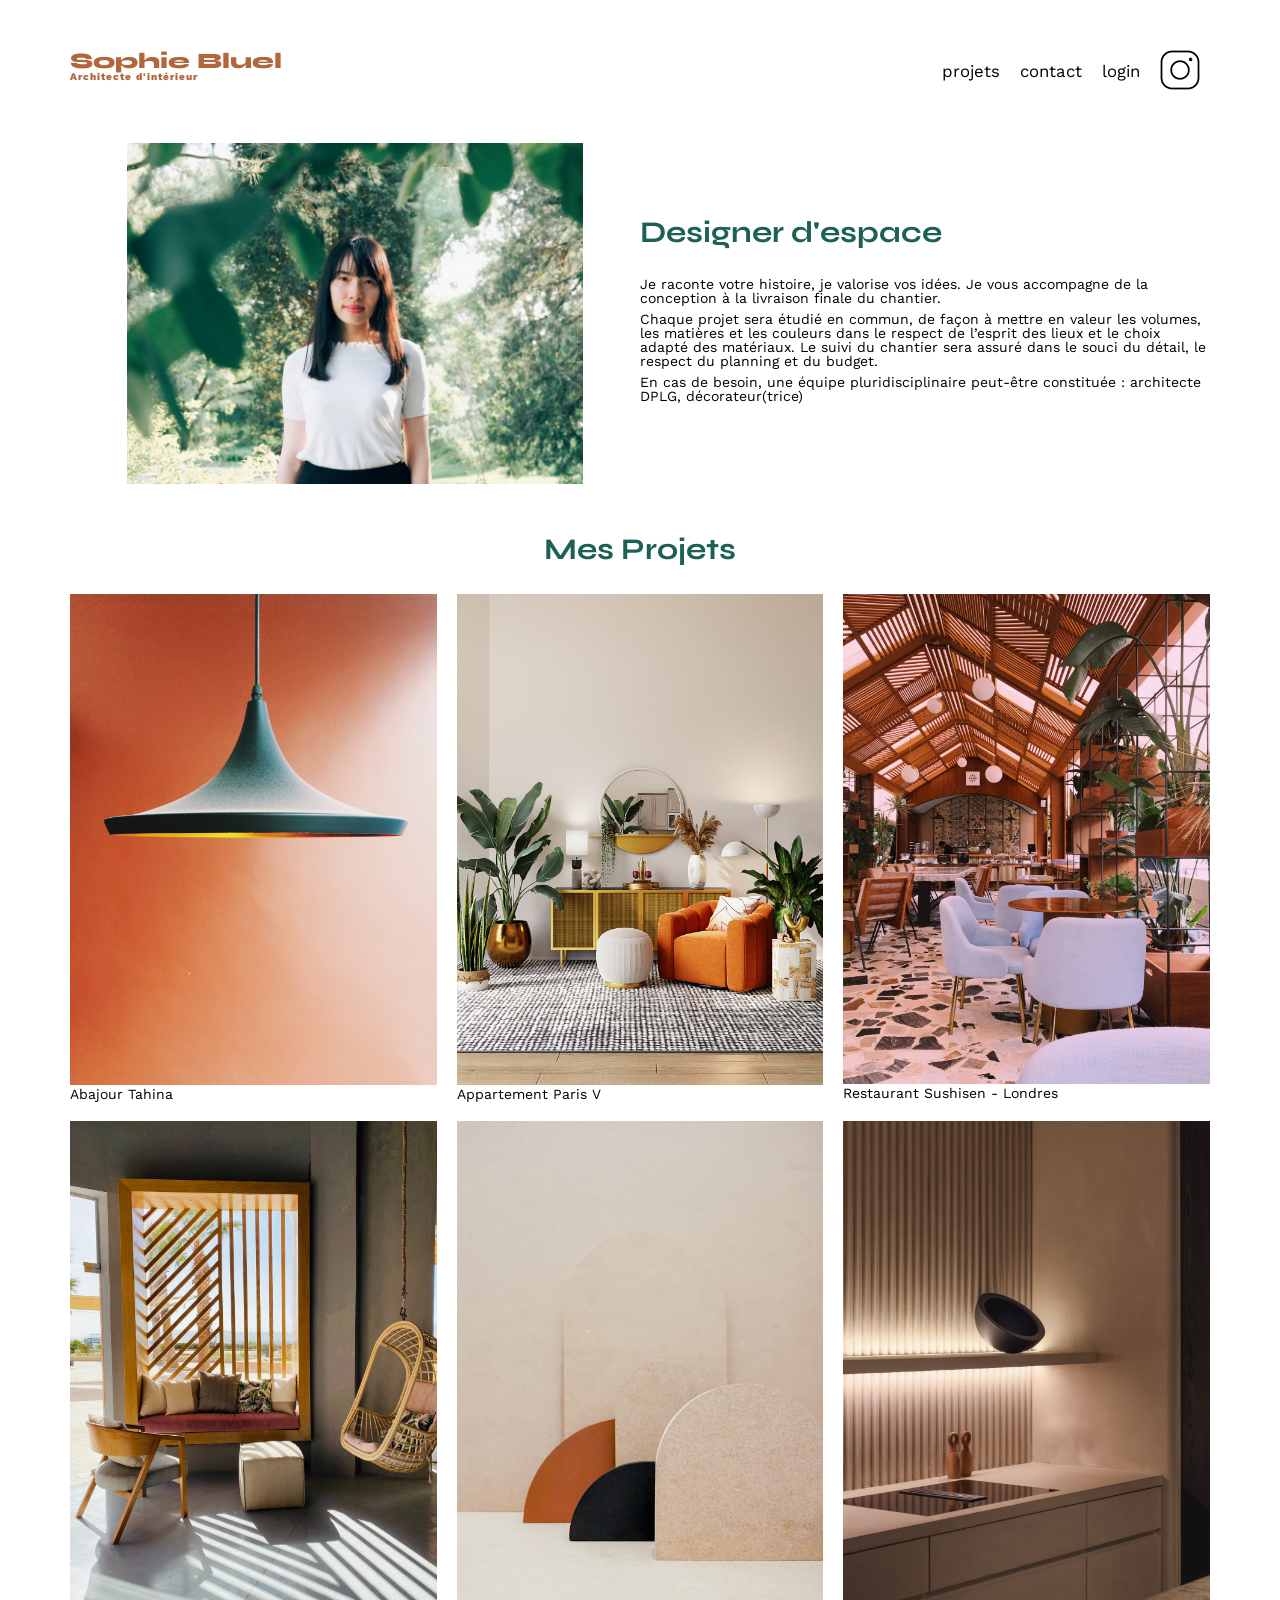
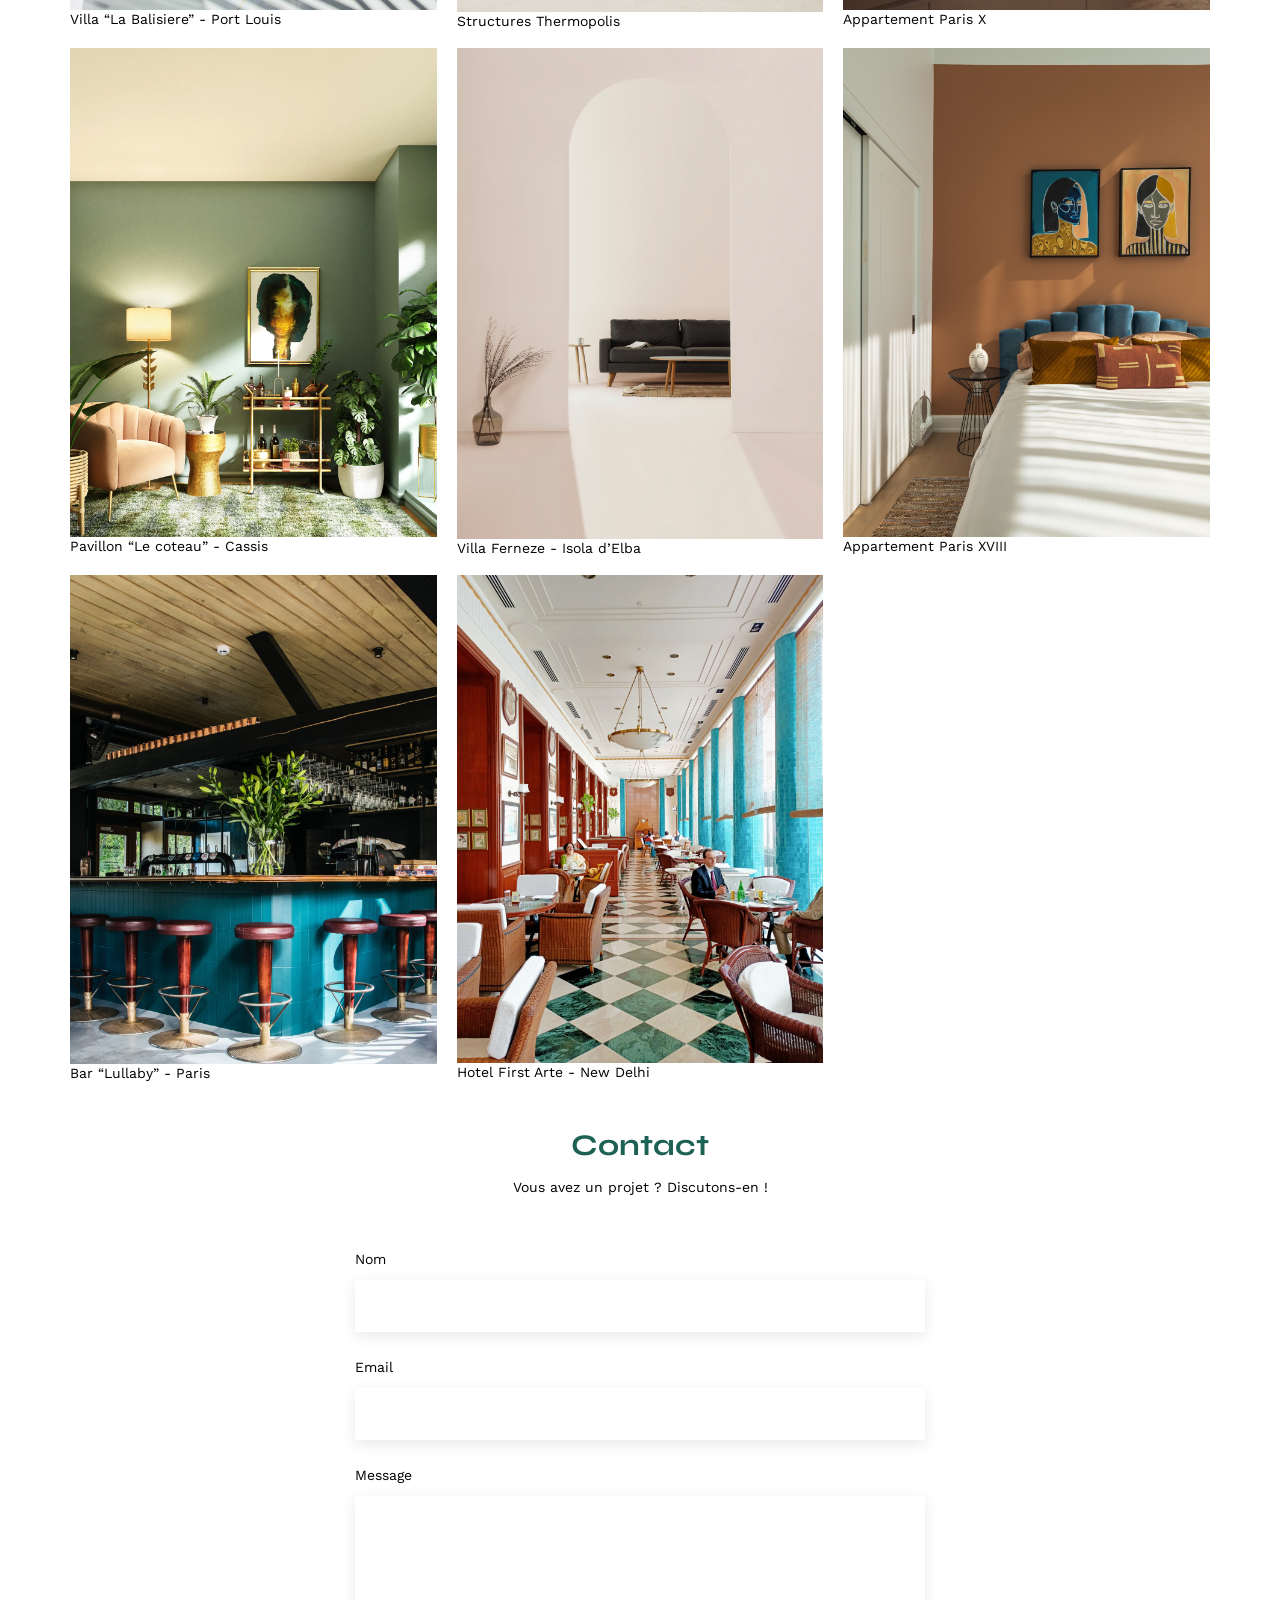
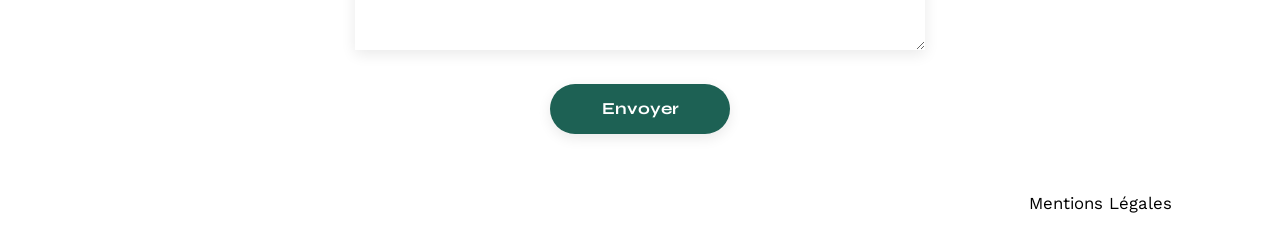
==== FrontEnd/index.html @ 756d7e1a "Initial commit" ====
<!DOCTYPE html>
<html lang="fr">
<head>
	<meta charset="UTF-8">
	<title>Sophie Bluel - Architecte d'intérieur</title>
	<meta name="viewport" content="width=device-width, initial-scale=1.0">
	<link rel="preconnect" href="https://fonts.googleapis.com">
	<link rel="preconnect" href="https://fonts.gstatic.com" crossorigin>
	<link href="https://fonts.googleapis.com/css2?family=Syne:wght@700;800&family=Work+Sans&display=swap" rel="stylesheet">
	<meta name="description" content="">
	<link rel="stylesheet" href="./assets/style.css">
</head>
<body>
<header>
	<h1>Sophie Bluel <span>Architecte d'intérieur</span></h1>
	<nav>
		<ul>
			<li>projets</li>
			<li>contact</li>
			<li>login</li>
			<li><img src="./assets/icons/instagram.png" alt="Instagram"></li>
		</ul>
	</nav>
</header>
<main>
	<section id="introduction">
		<figure>
			<img src="./assets/images/sophie-bluel.png" alt="">
		</figure>
		<article>
			<h2>Designer d'espace</h2>
			<p>Je raconte votre histoire, je valorise vos idées. Je vous accompagne de la conception à la livraison finale du chantier.</p>
			<p>Chaque projet sera étudié en commun, de façon à mettre en valeur les volumes, les matières et les couleurs dans le respect de l’esprit des lieux et le choix adapté des matériaux. Le suivi du chantier sera assuré dans le souci du détail, le respect du planning et du budget.</p>
			<p>En cas de besoin, une équipe pluridisciplinaire peut-être constituée : architecte DPLG, décorateur(trice)</p>
		</article>
	</section>
	<section id="portfolio">
		<h2>Mes Projets</h2>
		<div class="gallery">
			<figure>
				<img src="assets/images/abajour-tahina.png" alt="Abajour Tahina">
				<figcaption>Abajour Tahina</figcaption>
			</figure>
			<figure>
				<img src="assets/images/appartement-paris-v.png" alt="Appartement Paris V">
				<figcaption>Appartement Paris V</figcaption>
			</figure>
			<figure>
				<img src="assets/images/restaurant-sushisen-londres.png" alt="Restaurant Sushisen - Londres">
				<figcaption>Restaurant Sushisen - Londres</figcaption>
			</figure>
			<figure>
				<img src="assets/images/la-balisiere.png" alt="Villa “La Balisiere” - Port Louis">
				<figcaption>Villa “La Balisiere” - Port Louis</figcaption>
			</figure>
			<figure>
				<img src="assets/images/structures-thermopolis.png" alt="Structures Thermopolis">
				<figcaption>Structures Thermopolis</figcaption>
			</figure>
			<figure>
				<img src="assets/images/appartement-paris-x.png" alt="Appartement Paris X">
				<figcaption>Appartement Paris X</figcaption>
			</figure>
			<figure>
				<img src="assets/images/le-coteau-cassis.png" alt="Pavillon “Le coteau” - Cassis">
				<figcaption>Pavillon “Le coteau” - Cassis</figcaption>
			</figure>
			<figure>
				<img src="assets/images/villa-ferneze.png" alt="Villa Ferneze - Isola d’Elba">
				<figcaption>Villa Ferneze - Isola d’Elba</figcaption>
			</figure>
			<figure>
				<img src="assets/images/appartement-paris-xviii.png" alt="Appartement Paris XVIII">
				<figcaption>Appartement Paris XVIII</figcaption>
			</figure>
			<figure>
				<img src="assets/images/bar-lullaby-paris.png" alt="Bar “Lullaby” - Paris">
				<figcaption>Bar “Lullaby” - Paris</figcaption>
			</figure>
			<figure>
				<img src="assets/images/hotel-first-arte-new-delhi.png" alt="Hotel First Arte - New Delhi">
				<figcaption>Hotel First Arte - New Delhi</figcaption>
			</figure>
		</div>
	</section>
	<section id="contact">
		<h2>Contact</h2>
		<p>Vous avez un projet ? Discutons-en !</p>
		<form action="#" method="post">
			<label for="name">Nom</label>
			<input type="text" name="name" id="name">
			<label for="email">Email</label>
			<input type="email" name="email" id="email">
			<label for="message">Message</label>
			<textarea name="message" id="message" cols="30" rows="10"></textarea>
			<input type="submit" value="Envoyer">
		</form>
	</section>
</main>

<footer>
	<nav>
		<ul>
			<li>Mentions Légales</li>
		</ul>
	</nav>
</footer>
</body>
</html>
---- FrontEnd/assets/style.css ----
/* http://meyerweb.com/eric/tools/css/reset/
   v2.0 | 20110126
   License: none (public domain)
*/

html, body, div, span, applet, object, iframe,
h1, h2, h3, h4, h5, h6, p, blockquote, pre,
a, abbr, acronym, address, big, cite, code,
del, dfn, em, img, ins, kbd, q, s, samp,
small, strike, strong, sub, sup, tt, var,
b, u, i, center,
dl, dt, dd, ol, ul, li,
fieldset, form, label, legend,
table, caption, tbody, tfoot, thead, tr, th, td,
article, aside, canvas, details, embed,
figure, figcaption, footer, header, hgroup,
menu, nav, output, ruby, section, summary,
time, mark, audio, video {
	margin: 0;
	padding: 0;
	border: 0;
	font-size: 100%;
	font: inherit;
	vertical-align: baseline;
}
/* HTML5 display-role reset for older browsers */
article, aside, details, figcaption, figure,
footer, header, hgroup, menu, nav, section {
	display: block;
}
body {
	line-height: 1;
}
ol, ul {
	list-style: none;
}
blockquote, q {
	quotes: none;
}
blockquote:before, blockquote:after,
q:before, q:after {
	content: '';
	content: none;
}
table {
	border-collapse: collapse;
	border-spacing: 0;
}
/** end reset css**/
body {
	max-width: 1140px;
	margin:auto;
	font-family: 'Work Sans' ;
	font-size: 14px;
}
header {
	display: flex;
	justify-content: space-between;
	margin: 50px 0
}
section {
	margin: 50px 0
}

h1{
	display: flex;
	flex-direction: column;
	font-family: 'Syne';
	font-size: 22px;
	font-weight: 800;
	color: #B1663C
}

h1 > span {
	font-family: 'Work Sans';
	font-size:10px;
	letter-spacing: 0.1em;
;
}

h2{
	font-family: 'Syne';
	font-weight: 700;
	font-size: 30px;
	color: #1D6154
}
nav ul {
	display: flex;
	align-items: center;
	list-style-type: none;

}
nav li {
	padding: 0 10px;
	font-size: 1.2em;
}

li:hover {
	color: #B1663C;
}
#introduction {
	display: flex;
	align-items: center;
}
#introduction figure {
	flex: 1
}
#introduction img {
	display: block;
	margin: auto;
	width: 80%;
}

#introduction article {
	flex: 1
}
#introduction h2 {
	margin-bottom: 1em;
}

#introduction p {
	margin-bottom: 0.5em;
}
#portfolio h2 {
	text-align: center;
	margin-bottom: 1em;
}
.gallery {
	width: 100%;
	display: grid;
	grid-template-columns: 1fr 1fr 1fr;
	grid-column-gap: 20px;
	grid-row-gap: 20px;
}

.gallery img {
	width: 100%;

}
#contact {
	width: 50%;
margin: auto;
}
#contact > * {
	text-align: center;

}
#contact h2{
	margin-bottom: 20px;
}
#contact form {
	text-align: left;
	margin-top:30px;
	display: flex;
	flex-direction: column;
}

#contact input {
	height: 50px;
	font-size: 1.2em;
	border: none;
	box-shadow: 0px 4px 14px rgba(0, 0, 0, 0.09);
}
#contact label {
	margin: 2em 0 1em 0;
}
#contact textarea {
	border: none;
	box-shadow: 0px 4px 14px rgba(0, 0, 0, 0.09);
}

input[type="submit"]{
	font-family: 'Syne';
	font-weight: 700;
	color: white;
	background-color: #1D6154;
	margin : 2em auto ;
	width: 180px;
	text-align: center;
	border-radius: 60px ;
}

footer nav ul {
	display: flex;
	justify-content: flex-end;
	margin: 2em
}
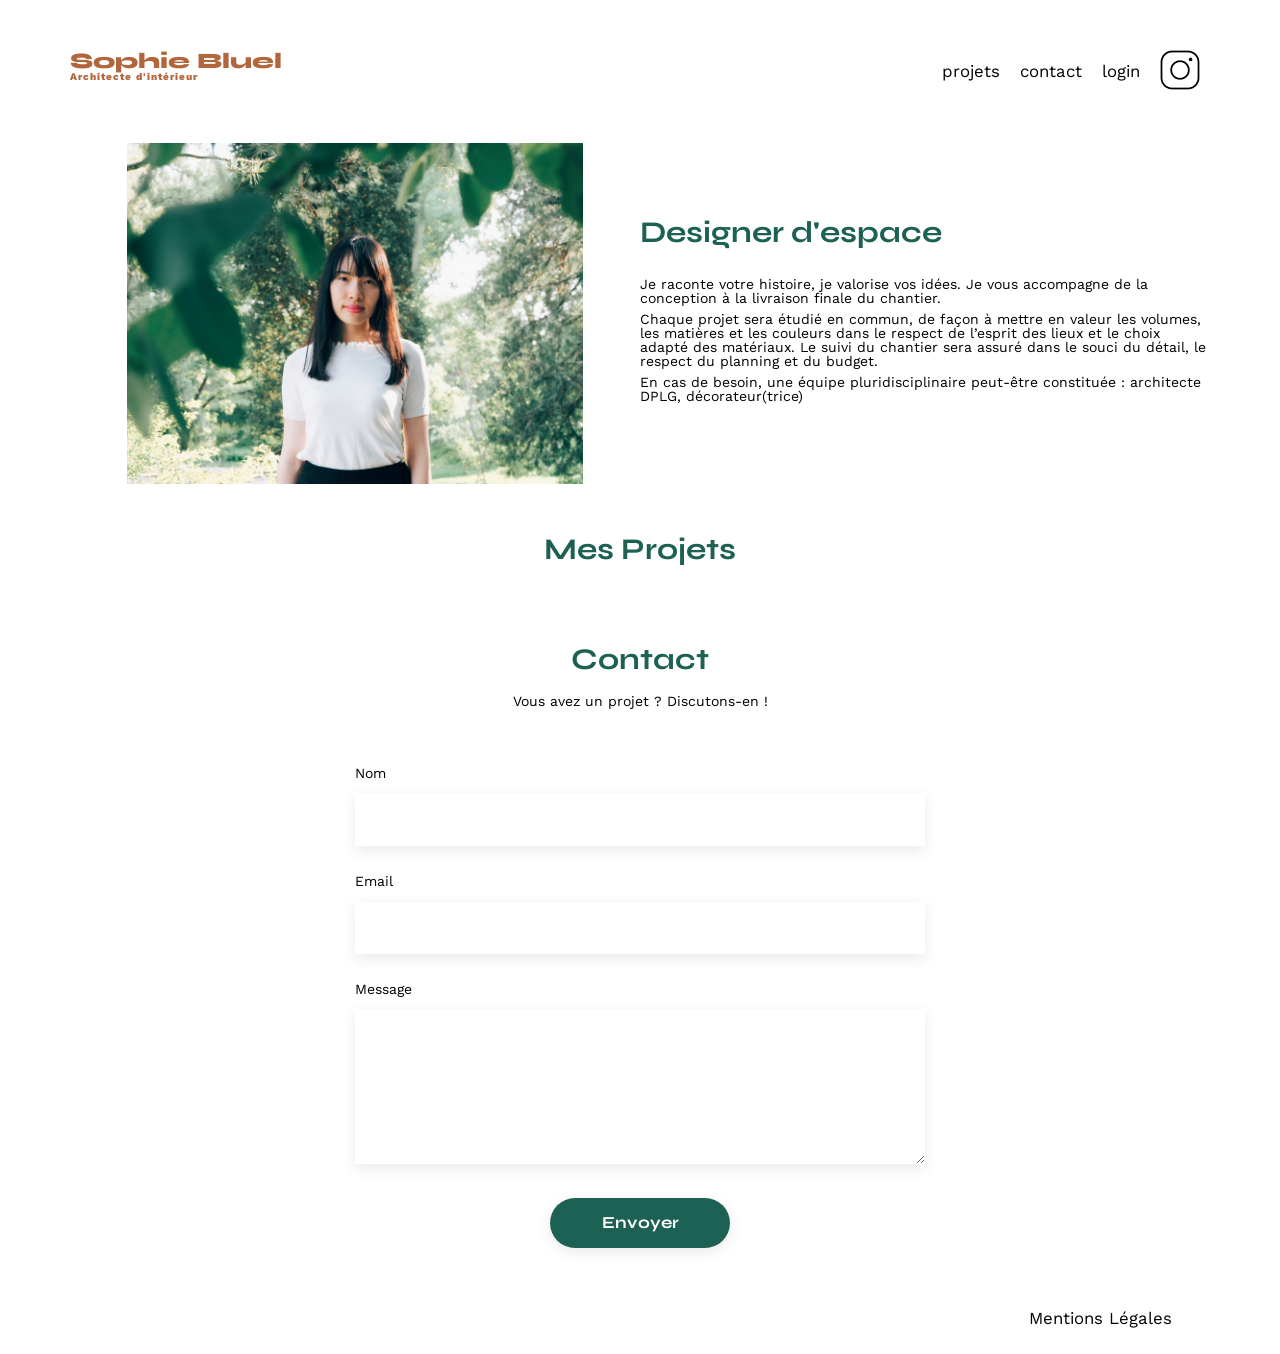
==== commit a89dd62b: "Ajout de la galerie dynamique via fetch API" ====
--- a/FrontEnd/index.html
+++ b/FrontEnd/index.html
@@ -36,51 +36,7 @@
 	</section>
 	<section id="portfolio">
 		<h2>Mes Projets</h2>
-		<div class="gallery">
-			<figure>
-				<img src="assets/images/abajour-tahina.png" alt="Abajour Tahina">
-				<figcaption>Abajour Tahina</figcaption>
-			</figure>
-			<figure>
-				<img src="assets/images/appartement-paris-v.png" alt="Appartement Paris V">
-				<figcaption>Appartement Paris V</figcaption>
-			</figure>
-			<figure>
-				<img src="assets/images/restaurant-sushisen-londres.png" alt="Restaurant Sushisen - Londres">
-				<figcaption>Restaurant Sushisen - Londres</figcaption>
-			</figure>
-			<figure>
-				<img src="assets/images/la-balisiere.png" alt="Villa “La Balisiere” - Port Louis">
-				<figcaption>Villa “La Balisiere” - Port Louis</figcaption>
-			</figure>
-			<figure>
-				<img src="assets/images/structures-thermopolis.png" alt="Structures Thermopolis">
-				<figcaption>Structures Thermopolis</figcaption>
-			</figure>
-			<figure>
-				<img src="assets/images/appartement-paris-x.png" alt="Appartement Paris X">
-				<figcaption>Appartement Paris X</figcaption>
-			</figure>
-			<figure>
-				<img src="assets/images/le-coteau-cassis.png" alt="Pavillon “Le coteau” - Cassis">
-				<figcaption>Pavillon “Le coteau” - Cassis</figcaption>
-			</figure>
-			<figure>
-				<img src="assets/images/villa-ferneze.png" alt="Villa Ferneze - Isola d’Elba">
-				<figcaption>Villa Ferneze - Isola d’Elba</figcaption>
-			</figure>
-			<figure>
-				<img src="assets/images/appartement-paris-xviii.png" alt="Appartement Paris XVIII">
-				<figcaption>Appartement Paris XVIII</figcaption>
-			</figure>
-			<figure>
-				<img src="assets/images/bar-lullaby-paris.png" alt="Bar “Lullaby” - Paris">
-				<figcaption>Bar “Lullaby” - Paris</figcaption>
-			</figure>
-			<figure>
-				<img src="assets/images/hotel-first-arte-new-delhi.png" alt="Hotel First Arte - New Delhi">
-				<figcaption>Hotel First Arte - New Delhi</figcaption>
-			</figure>
+		<div class="gallery" id="gallery">
 		</div>
 	</section>
 	<section id="contact">
@@ -105,5 +61,7 @@
 		</ul>
 	</nav>
 </footer>
+<script src="./assets/scripts/main.js"></script>
+</body>
 </body>
 </html>
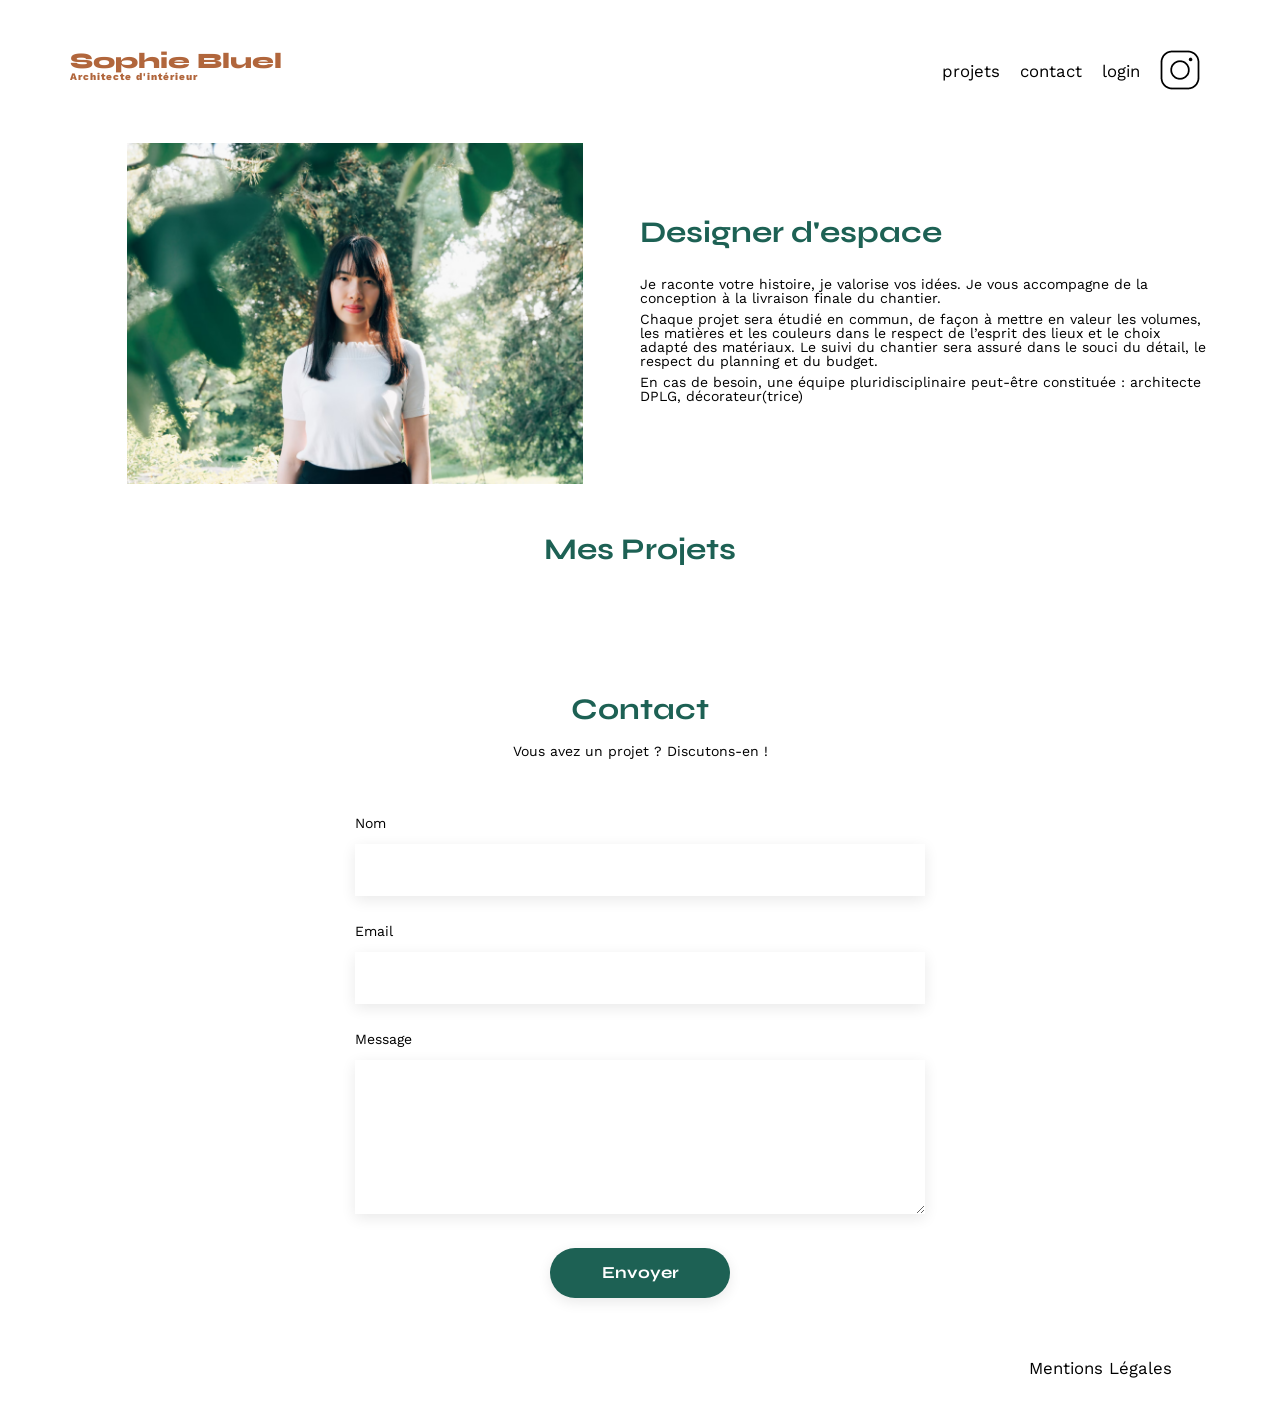
==== commit 4c03eec5: "Ajout des filtres par categorie avec generation dynamique" ====
--- a/FrontEnd/index.html
+++ b/FrontEnd/index.html
@@ -36,6 +36,8 @@
 	</section>
 	<section id="portfolio">
 		<h2>Mes Projets</h2>
+		<div class="filters" id="filters">
+		</div>
 		<div class="gallery" id="gallery">
 		</div>
 	</section>
@@ -63,5 +65,4 @@
 </footer>
 <script src="./assets/scripts/main.js"></script>
 </body>
-</body>
 </html>
--- a/FrontEnd/assets/style.css
+++ b/FrontEnd/assets/style.css
@@ -186,3 +186,33 @@
 	margin: 2em
 }
 
+/* Styles for the filter buttons */
+
+.filters {
+  display: flex;
+  justify-content: center;
+  gap: 10px;
+  margin: 30px 0 50px;
+}
+
+.filter-btn {
+  padding: 10px 20px;
+  border: 1px solid #1D6154;
+  border-radius: 30px;
+  background-color: white;
+  color: #1D6154;
+  font-family: 'Work Sans', sans-serif;
+  font-size: 16px;
+  cursor: pointer;
+  transition: background-color 0.2s ease, color 0.2s ease;
+}
+
+.filter-btn:hover {
+  background-color: #1D6154;
+  color: white;
+}
+
+.filter-btn.active {
+  background-color: #1D6154;
+  color: white;
+}
